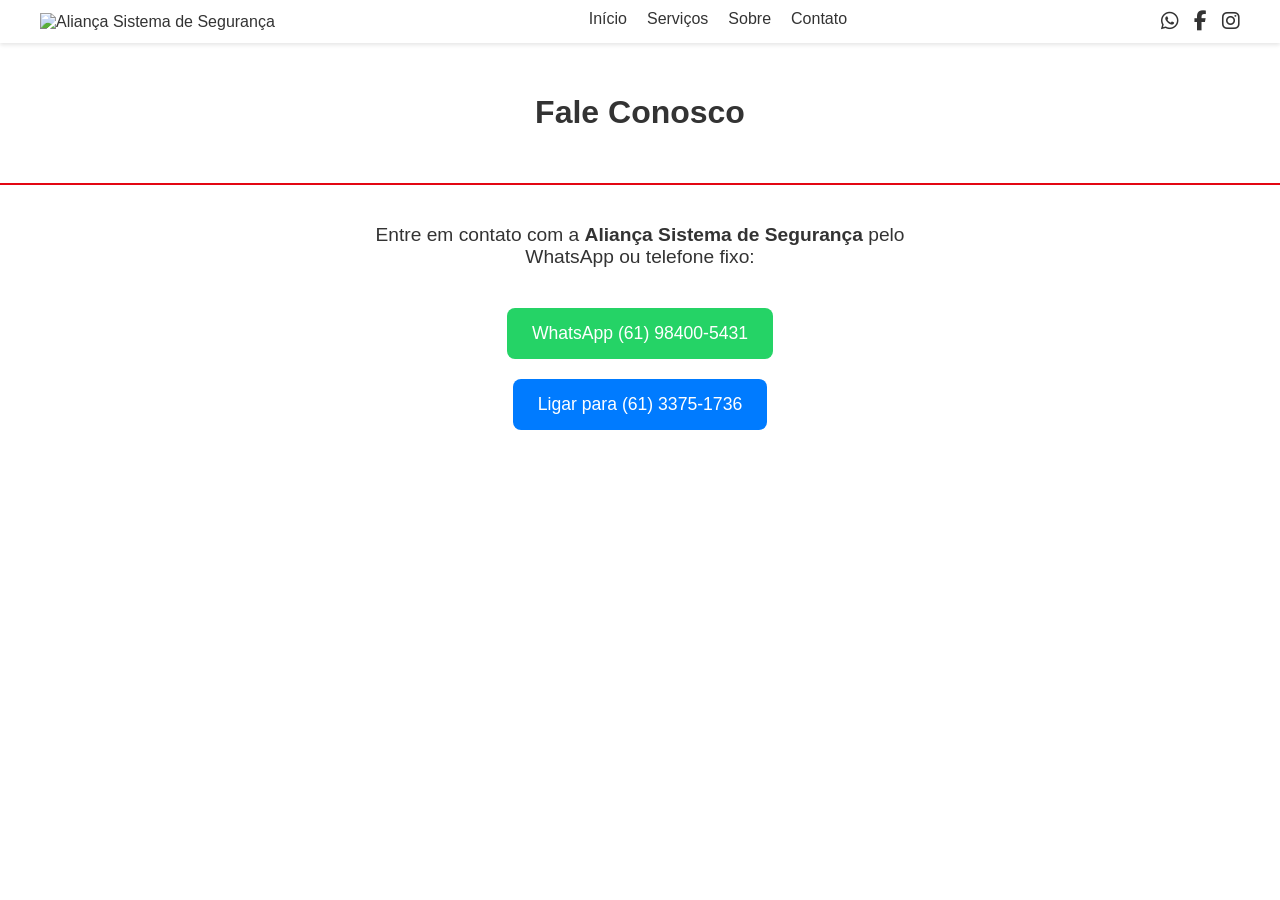
==== contato.html @ bafe9158 "Add files via upload" ====
<!DOCTYPE html>
<html lang="pt-BR">
<head>
  <meta charset="UTF-8">
  <meta name="viewport" content="width=device-width, initial-scale=1">
  <title>Contato - Aliança Sistema de Segurança</title>
  <link rel="stylesheet" href="style.css">
<link rel="stylesheet" href="https://cdnjs.cloudflare.com/ajax/libs/font-awesome/6.4.0/css/all.min.css">
</head>
<body>
<nav style="background: #fff; box-shadow: 0 2px 4px rgba(0,0,0,0.1); position: sticky; top: 0; width: 100%; z-index: 1000;">
  <div style="max-width: 1200px; margin: auto; display: flex; align-items: center; justify-content: space-between; padding: 10px 20px;">
    <!-- Logo -->
    <div class="nav-logo">
      <img src="assets/logo.svg" alt="Aliança Sistema de Segurança" style="height: 160px;">
    </div>
    <div class="nav-links" style="display: flex;">
      <a href="index.html">Início</a>
      <a href="servicos.html">Serviços</a>
      <a href="sobre.html">Sobre</a>
      <a href="contato.html">Contato</a>
    </div>
    <div class="social-top">
      <a href="https://wa.me/5561984005431" target="_blank" aria-label="WhatsApp"><i class="fab fa-whatsapp"></i></a>
      <a href="https://www.facebook.com" target="_blank" aria-label="Facebook"><i class="fab fa-facebook-f"></i></a>
      <a href="https://www.instagram.com/aliancaseguranca_/" target="_blank" aria-label="Instagram"><i class="fab fa-instagram"></i></a>
    </div>
  </div>
</nav>
<style>
  .nav-links a {
    color: #333;
    margin-left: 20px;
    text-decoration: none;
    font-weight: 500;
    font-size: 16px;
    padding-bottom: 5px;
    transition: color 0.3s, border-bottom 0.3s;
  }
  .nav-links a:hover {
    color: #c00;
    border-bottom: 2px solid #c00;
  }
  body { margin: 0; }

  .social-top {
    display: flex;
    gap: 15px;
    margin-left: 20px;
  }
  .social-top a {
    color: #333;
    font-size: 20px;
    transition: color 0.3s;
  }
  .social-top a:hover {
    color: #c00;
  }

</style>






















  <header>
    <h1 style="text-align:center; padding: 20px;">Fale Conosco</h1>
  </header>

  <main style="max-width: 600px; margin: auto; padding: 20px; text-align: center;">
    <p style="font-size: 1.2em; margin-bottom: 30px;">
      Entre em contato com a <strong>Aliança Sistema de Segurança</strong> pelo WhatsApp ou telefone fixo:
    </p>

    <a href="https://wa.me/5561984005431" target="_blank" style="display: inline-block; margin: 10px; padding: 15px 25px; background-color: #25d366; color: white; text-decoration: none; border-radius: 8px; font-size: 1.1em;">
      WhatsApp (61) 98400-5431
    </a>
    <br>
    <a href="tel:+556133751736" style="display: inline-block; margin: 10px; padding: 15px 25px; background-color: #007bff; color: white; text-decoration: none; border-radius: 8px; font-size: 1.1em;">
      Ligar para (61) 3375-1736
    </a>
  </main>
</body>
</html>
---- style.css ----
body{font-family:Arial,sans-serif;margin:0;padding:0;background:#fff;color:#333}
header{background:#fff;padding:10px 20px;border-bottom:2px solid #e30613}
.container{max-width:1200px;margin:auto;display:flex;justify-content:space-between;align-items:center}
N0px}
.nav-links{list-style:none;display:flex;gap:15px}
.nav-links a{text-decoration:none;color:#002244}
.nav-links a.active,.nav-links a:hover{color:#e30613}
.social-icons{display:flex;gap:10px}
.social-icons a img{width:24px;height:24px}
.hero{background:#e30613;color:#fff;padding:80px 20px;text-align:center}
.hero h1{font-size:2.5em;margin-bottom:10px}
.hero p{font-size:1.2em;margin-bottom:20px}
.hero .btn{background:#fff;color:#e30613;padding:10px 20px;text-decoration:none;border-radius:5px;font-weight:bold}
.section{padding:40px 20px;text-align:center;background:#e5e5e5}
.cards{display:grid;grid-template-columns:repeat(auto-fit,minmax(250px,1fr));gap:20px;margin-top:20px}
.card{background:#f0f0f0;padding:20px;border-radius:10px;box-shadow:0 0 5px rgba(0,0,0,0.1)}
.card img{max-width:100%;height:160px;object-fit:contain;margin-bottom:15px}
footer{background:#fff;color:#002244;text-align:center;padding:20px;margin-top:40px;border-top:2px solid #e30613}

.carousel {
  background: #f0f0f0;
  overflow: hidden;
}
.carousel-track {
  display: flex;
  justify-content: center;
  gap: 20px;
  padding: 30px 20px;
  flex-wrap: wrap;
}
.carousel-track img {
  height: 180px;
  transition: transform 0.3s ease, box-shadow 0.3s ease;
  cursor: pointer;
  border-radius: 10px;
}
.carousel-track img:hover {
  transform: scale(1.05);
  box-shadow: 0 4px 15px rgba(0,0,0,0.2);
}

.hero-images {
  background: #e30613;
  color: #fff;
  padding: 40px 20px;
  display: flex;
  flex-wrap: wrap;
  align-items: center;
  justify-content: space-around;
}
.hero-gallery {
  display: flex;
  flex-wrap: wrap;
  gap: 15px;
  justify-content: center;
  max-width: 600px;
}
.hero-gallery img {
  width: 120px;
  height: 120px;
  object-fit: contain;
  background: #fff;
  padding: 10px;
  border-radius: 8px;
  box-shadow: 0 2px 6px rgba(0,0,0,0.1);
}
.hero-text {
  max-width: 400px;
  text-align: center;
  margin-top: 20px;
}
.hero-text h1 {
  font-size: 2.2em;
  margin-bottom: 10px;
}
.hero-text p {
  font-size: 1.1em;
  margin-bottom: 20px;
}
.hero-text .btn {
  background: #fff;
  color: #e30613;
  padding: 10px 20px;
  border-radius: 5px;
  font-weight: bold;
  text-decoration: none;
}

.nav-logo img{height:160px}
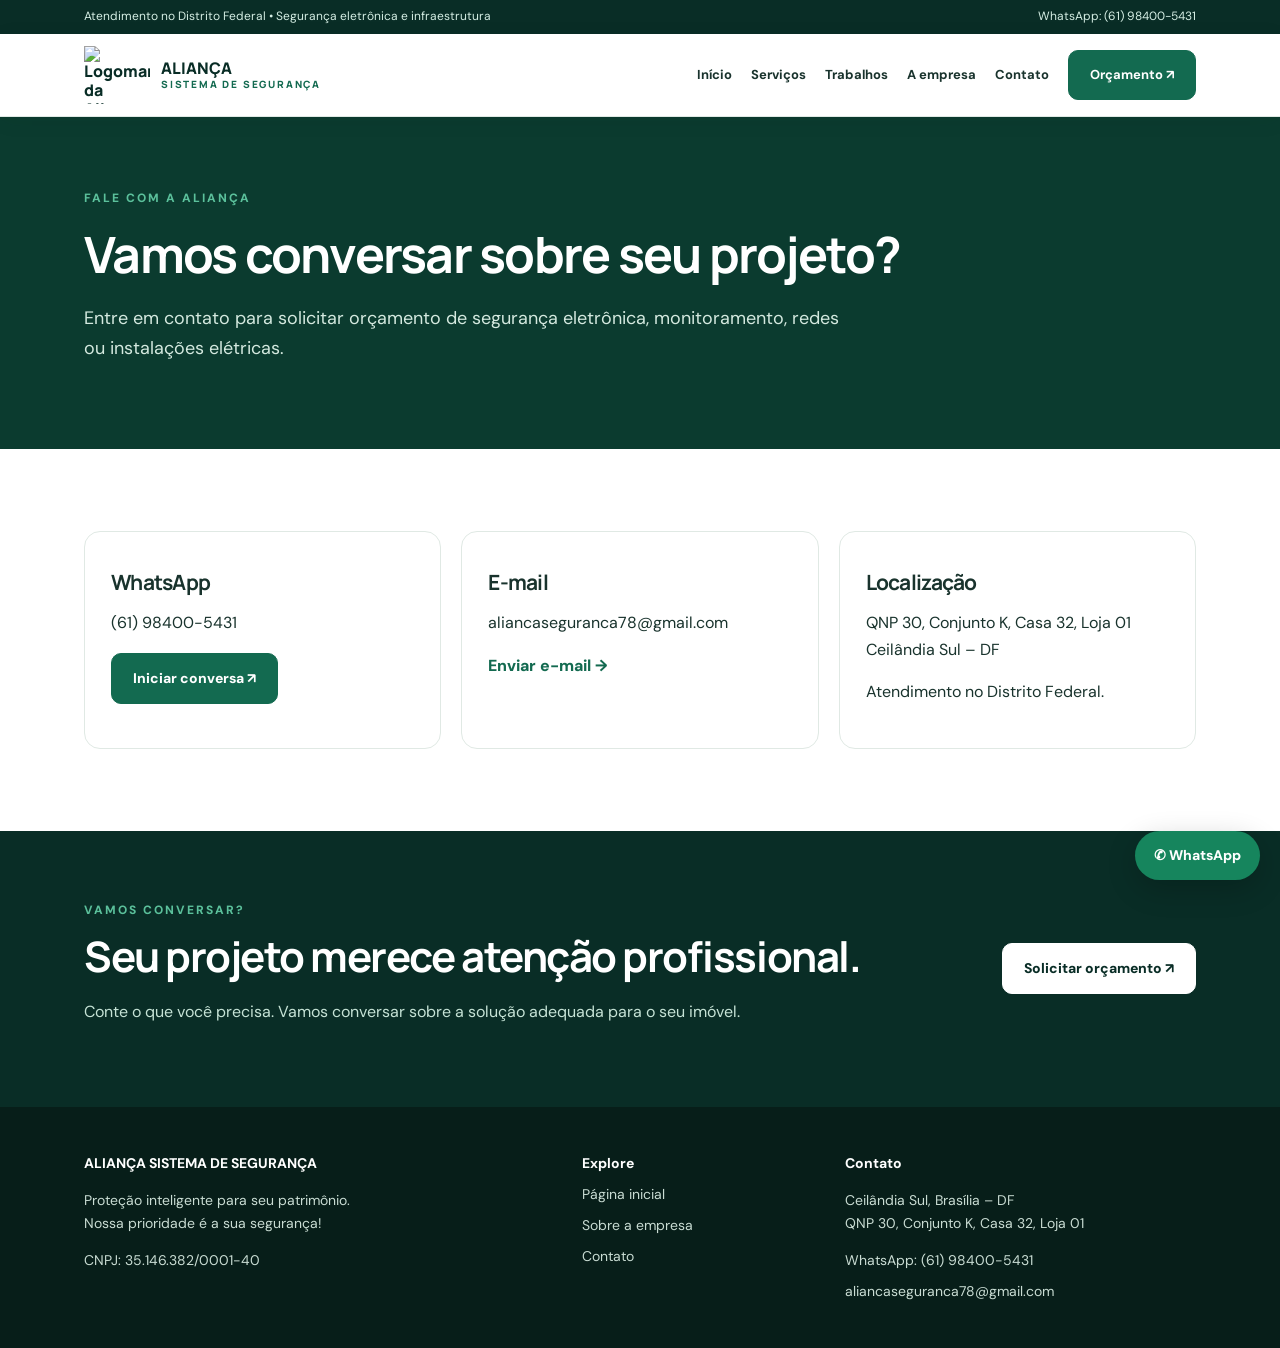
==== commit 19680790: "Add files via upload" ====
--- a/contato.html
+++ b/contato.html
@@ -1,102 +1 @@
-
-<!DOCTYPE html>
-<html lang="pt-BR">
-<head>
-  <meta charset="UTF-8">
-  <meta name="viewport" content="width=device-width, initial-scale=1">
-  <title>Contato - Aliança Sistema de Segurança</title>
-  <link rel="stylesheet" href="style.css">
-<link rel="stylesheet" href="https://cdnjs.cloudflare.com/ajax/libs/font-awesome/6.4.0/css/all.min.css">
-</head>
-<body>
-<nav style="background: #fff; box-shadow: 0 2px 4px rgba(0,0,0,0.1); position: sticky; top: 0; width: 100%; z-index: 1000;">
-  <div style="max-width: 1200px; margin: auto; display: flex; align-items: center; justify-content: space-between; padding: 10px 20px;">
-    <!-- Logo -->
-    <div class="nav-logo">
-      <img src="assets/logo.svg" alt="Aliança Sistema de Segurança" style="height: 160px;">
-    </div>
-    <div class="nav-links" style="display: flex;">
-      <a href="index.html">Início</a>
-      <a href="servicos.html">Serviços</a>
-      <a href="sobre.html">Sobre</a>
-      <a href="contato.html">Contato</a>
-    </div>
-    <div class="social-top">
-      <a href="https://wa.me/5561984005431" target="_blank" aria-label="WhatsApp"><i class="fab fa-whatsapp"></i></a>
-      <a href="https://www.facebook.com" target="_blank" aria-label="Facebook"><i class="fab fa-facebook-f"></i></a>
-      <a href="https://www.instagram.com/aliancaseguranca_/" target="_blank" aria-label="Instagram"><i class="fab fa-instagram"></i></a>
-    </div>
-  </div>
-</nav>
-<style>
-  .nav-links a {
-    color: #333;
-    margin-left: 20px;
-    text-decoration: none;
-    font-weight: 500;
-    font-size: 16px;
-    padding-bottom: 5px;
-    transition: color 0.3s, border-bottom 0.3s;
-  }
-  .nav-links a:hover {
-    color: #c00;
-    border-bottom: 2px solid #c00;
-  }
-  body { margin: 0; }
-
-  .social-top {
-    display: flex;
-    gap: 15px;
-    margin-left: 20px;
-  }
-  .social-top a {
-    color: #333;
-    font-size: 20px;
-    transition: color 0.3s;
-  }
-  .social-top a:hover {
-    color: #c00;
-  }
-
-</style>
-
-
-
-
-
-
-
-
-
-
-
-
-
-
-
-
-
-
-
-
-
-
-  <header>
-    <h1 style="text-align:center; padding: 20px;">Fale Conosco</h1>
-  </header>
-
-  <main style="max-width: 600px; margin: auto; padding: 20px; text-align: center;">
-    <p style="font-size: 1.2em; margin-bottom: 30px;">
-      Entre em contato com a <strong>Aliança Sistema de Segurança</strong> pelo WhatsApp ou telefone fixo:
-    </p>
-
-    <a href="https://wa.me/5561984005431" target="_blank" style="display: inline-block; margin: 10px; padding: 15px 25px; background-color: #25d366; color: white; text-decoration: none; border-radius: 8px; font-size: 1.1em;">
-      WhatsApp (61) 98400-5431
-    </a>
-    <br>
-    <a href="tel:+556133751736" style="display: inline-block; margin: 10px; padding: 15px 25px; background-color: #007bff; color: white; text-decoration: none; border-radius: 8px; font-size: 1.1em;">
-      Ligar para (61) 3375-1736
-    </a>
-  </main>
-</body>
-</html>
+<!doctype html><html lang="pt-BR"><head><meta charset="utf-8"><meta name="viewport" content="width=device-width,initial-scale=1"><title>Contato e orçamento | Aliança Sistema de Segurança</title><meta name="description" content="Solicite orçamento da Aliança Sistema de Segurança no Distrito Federal."><link rel="canonical" href="https://www.aliancasegurancadf.com.br/contato.html"><link rel="stylesheet" href="estilo.css"><meta name="theme-color" content="#092d26"></head><body><div class="top"><div class="wrap"><span>Atendimento no Distrito Federal • Segurança eletrônica e infraestrutura</span><span>WhatsApp: (61) 98400-5431</span></div></div><header><div class="wrap nav"><a class="brand" href="index.html"><img src="imagens/foto-00.jpg" alt="Logomarca da Aliança Sistema de Segurança"><span>ALIANÇA<small>Sistema de Segurança</small></span></a><nav class="links"><a href="index.html">Início</a><a href="index.html#servicos">Serviços</a><a href="index.html#trabalhos">Trabalhos</a><a href="sobre.html">A empresa</a><a href="contato.html">Contato</a><a class="btn" href="https://wa.me/5561984005431?text=Ol%C3%A1%21%20Visitei%20o%20site%20da%20Alian%C3%A7a%20e%20gostaria%20de%20solicitar%20um%20or%C3%A7amento%20de%20servi%C3%A7os%20de%20seguran%C3%A7a.">Orçamento ↗</a></nav></div></header><section class="subhero"><div class="wrap"><span class="eyebrow">Fale com a Aliança</span><h1>Vamos conversar sobre seu projeto?</h1><p>Entre em contato para solicitar orçamento de segurança eletrônica, monitoramento, redes ou instalações elétricas.</p></div></section><section class="section"><div class="wrap"><div class="proof"><div><h3>WhatsApp</h3><p>(61) 98400-5431</p><a class="btn" href="https://wa.me/5561984005431?text=Ol%C3%A1%21%20Visitei%20o%20site%20da%20Alian%C3%A7a%20e%20gostaria%20de%20solicitar%20um%20or%C3%A7amento%20de%20atendimento.">Iniciar conversa ↗</a></div><div><h3>E-mail</h3><p>aliancaseguranca78@gmail.com</p><a class="textlink" href="mailto:aliancaseguranca78@gmail.com">Enviar e-mail →</a></div><div><h3>Localização</h3><p>QNP 30, Conjunto K, Casa 32, Loja 01<br>Ceilândia Sul – DF</p><p>Atendimento no Distrito Federal.</p></div></div></div></section><section class="cta"><div class="wrap"><div><span class="eyebrow">Vamos conversar?</span><h2>Seu projeto merece atenção profissional.</h2><p>Conte o que você precisa. Vamos conversar sobre a solução adequada para o seu imóvel.</p></div><a class="btn light" href="https://wa.me/5561984005431?text=Ol%C3%A1%21%20Visitei%20o%20site%20da%20Alian%C3%A7a%20e%20gostaria%20de%20solicitar%20um%20or%C3%A7amento%20de%20seguran%C3%A7a%20eletr%C3%B4nica.">Solicitar orçamento ↗</a></div></section><footer class="footer"><div class="wrap"><div><strong>ALIANÇA SISTEMA DE SEGURANÇA</strong><p>Proteção inteligente para seu patrimônio.<br>Nossa prioridade é a sua segurança!</p><p>CNPJ: 35.146.382/0001-40</p></div><div><strong>Explore</strong><a href="index.html">Página inicial</a><a href="sobre.html">Sobre a empresa</a><a href="contato.html">Contato</a></div><div><strong>Contato</strong><p>Ceilândia Sul, Brasília – DF<br>QNP 30, Conjunto K, Casa 32, Loja 01</p><a href="https://wa.me/5561984005431?text=Ol%C3%A1%21%20Visitei%20o%20site%20da%20Alian%C3%A7a%20e%20gostaria%20de%20solicitar%20um%20or%C3%A7amento%20de%20atendimento.">WhatsApp: (61) 98400-5431</a><a href="mailto:aliancaseguranca78@gmail.com">aliancaseguranca78@gmail.com</a></div></div></footer><a class="whatsapp" href="https://wa.me/5561984005431?text=Ol%C3%A1%21%20Visitei%20o%20site%20da%20Alian%C3%A7a%20e%20gostaria%20de%20solicitar%20um%20or%C3%A7amento%20de%20atendimento.">✆ WhatsApp</a></body></html>
--- a/estilo.css
+++ b/estilo.css
@@ -0,0 +1 @@
+@import url('https://fonts.googleapis.com/css2?family=DM+Sans:wght@400;500;600;700;800&family=Manrope:wght@400;500;600;700;800&display=swap');:root{--dark:#092d26;--green:#136a50;--lime:#c6edc7;--ink:#19332d;--muted:#597069;--bg:#f5f8f6;--line:#e0e9e4}*{box-sizing:border-box}html{scroll-behavior:smooth}body{margin:0;color:var(--ink);font-family:'DM Sans',Arial,sans-serif;background:#fff;line-height:1.65}a{text-decoration:none;color:inherit}img{max-width:100%;display:block}.wrap{max-width:1160px;margin:auto;padding:0 24px}.top{background:var(--dark);color:#d5eee4;font-size:12px;padding:7px 0}.top .wrap{display:flex;justify-content:space-between;gap:12px;flex-wrap:wrap}header{position:sticky;top:0;background:#fff;z-index:20;border-bottom:1px solid var(--line);box-shadow:0 4px 20px #102d2110}.nav{display:flex;align-items:center;justify-content:space-between;gap:18px;min-height:82px}.brand{display:flex;align-items:center;gap:11px;font-family:Manrope,Arial,sans-serif;font-size:16px;font-weight:800;line-height:1.2;color:var(--dark)}.brand img{height:58px;width:66px;object-fit:contain}.brand small{display:block;color:var(--green);font-size:10px;letter-spacing:1.8px;text-transform:uppercase}.links{display:flex;gap:19px;align-items:center;flex-wrap:wrap}.links a{font-size:13px;font-weight:700}.links a:hover{color:var(--green)}.btn{display:inline-flex;justify-content:center;align-items:center;padding:13px 21px;background:var(--green);color:white;border-radius:10px;font-weight:800;font-size:14px;border:1px solid var(--green);transition:.2s}.btn:hover{background:#0c4937;transform:translateY(-1px)}.btn.light{background:#fff;color:var(--dark);border-color:#fff}.btn.ghost{background:transparent;color:var(--green)}.hero{background:linear-gradient(112deg,#082a23 0%,#10523f 100%);color:#fff;overflow:hidden}.hero .wrap{display:grid;grid-template-columns:1.1fr .9fr;gap:45px;align-items:center;padding-top:78px;padding-bottom:78px}.eyebrow{font-weight:800;letter-spacing:2px;text-transform:uppercase;font-size:12px;color:#5bc09b}.hero .eyebrow{color:#b7e9cc}h1,h2,h3{font-family:Manrope,Arial,sans-serif;line-height:1.18;letter-spacing:-.035em}h1{font-size:clamp(35px,5vw,62px);margin:15px 0 20px}h2{font-size:clamp(28px,3.3vw,42px);margin:10px 0 18px}h3{font-size:21px;margin:12px 0}.hero p{font-size:17px;color:#e0eee9;max-width:610px}.actions{display:flex;gap:12px;flex-wrap:wrap;margin-top:27px}.hero-photo{border-radius:22px;overflow:hidden;box-shadow:0 25px 60px #001b165c;aspect-ratio:4/4}.hero-photo img{width:100%;height:100%;object-fit:cover}.trustbar{background:#eaf4ee;padding:20px 0}.trustbar .wrap{display:flex;justify-content:space-between;gap:20px;flex-wrap:wrap;font-weight:700;color:var(--dark);font-size:14px}.section{padding:82px 0}.section.alt{background:var(--bg)}.intro{max-width:760px;margin-bottom:32px}.intro p,.lead{color:var(--muted);font-size:17px}.grid{display:grid;grid-template-columns:repeat(3,1fr);gap:20px}.card{border:1px solid var(--line);background:#fff;border-radius:18px;overflow:hidden;box-shadow:0 8px 28px #102d2109}.card img{width:100%;height:205px;object-fit:cover}.card .body{padding:23px}.card p{color:var(--muted);margin:0 0 17px}.textlink{font-weight:800;color:var(--green)}.feature{display:grid;grid-template-columns:1fr 1fr;gap:45px;align-items:center}.feature img{width:100%;height:430px;object-fit:cover;border-radius:20px}.pill{display:inline-block;background:#e1f4e7;color:#155a42;padding:5px 12px;border-radius:100px;font-weight:800;font-size:12px}.proof{display:grid;grid-template-columns:repeat(3,1fr);gap:20px}.proof>div{padding:26px;border-radius:16px;background:#fff;border:1px solid var(--line)}.gallery{display:grid;grid-template-columns:repeat(4,1fr);gap:15px}.gallery a{border-radius:13px;overflow:hidden;background:#eef3ef;position:relative}.gallery img{width:100%;height:190px;object-fit:cover;transition:.2s}.gallery a:hover img{transform:scale(1.03)}.gallery span{display:block;padding:10px 12px;font-weight:700;font-size:12px}.cta{background:var(--dark);color:#fff;padding:65px 0}.cta .wrap{display:flex;align-items:center;justify-content:space-between;gap:25px}.cta p{color:#c6e3d6}.footer{background:#071e19;color:#c9dcd3;padding:45px 0;font-size:14px}.footer .wrap{display:grid;grid-template-columns:2fr 1fr 1.5fr;gap:30px}.footer strong{color:#fff}.footer a{display:block;margin-top:8px}.footer a:hover{color:#fff}.subhero{background:#0b3b2f;color:white;padding:67px 0}.subhero h1{font-size:clamp(32px,4vw,50px);max-width:850px}.subhero p{max-width:760px;color:#d4e9df;font-size:18px}.detail{display:grid;grid-template-columns:1fr 1fr;gap:50px;align-items:center}.detail img{border-radius:20px;width:100%;height:400px;object-fit:cover}.steps{display:grid;grid-template-columns:repeat(3,1fr);gap:20px}.steps div{padding:25px;border-left:4px solid var(--green);background:#f2f8f4;border-radius:10px}.whatsapp{position:fixed;right:20px;bottom:20px;z-index:30;background:#16855d;color:white;border-radius:100px;padding:13px 19px;box-shadow:0 9px 30px #0003;font-weight:800;font-size:14px}.note{font-size:13px;color:var(--muted)}@media(max-width:950px){.links{gap:11px}.links a{font-size:12px}.grid{grid-template-columns:repeat(2,1fr)}.gallery{grid-template-columns:repeat(2,1fr)}}@media(max-width:700px){.nav{align-items:flex-start;flex-direction:column;padding:12px 0}.brand img{height:46px;width:52px}.links{width:100%;overflow-x:auto;flex-wrap:nowrap;padding-bottom:6px}.links a{white-space:nowrap}.links .btn{padding:8px 11px}.hero .wrap,.feature,.detail{grid-template-columns:1fr}.hero .wrap{padding-top:48px;padding-bottom:48px}.hero-photo{aspect-ratio:16/10}.section{padding:55px 0}.grid,.proof,.steps{grid-template-columns:1fr}.gallery img{height:150px}.cta .wrap{display:block}.footer .wrap{grid-template-columns:1fr}.trustbar .wrap{display:grid;grid-template-columns:1fr 1fr}.whatsapp{bottom:12px;right:12px}}
